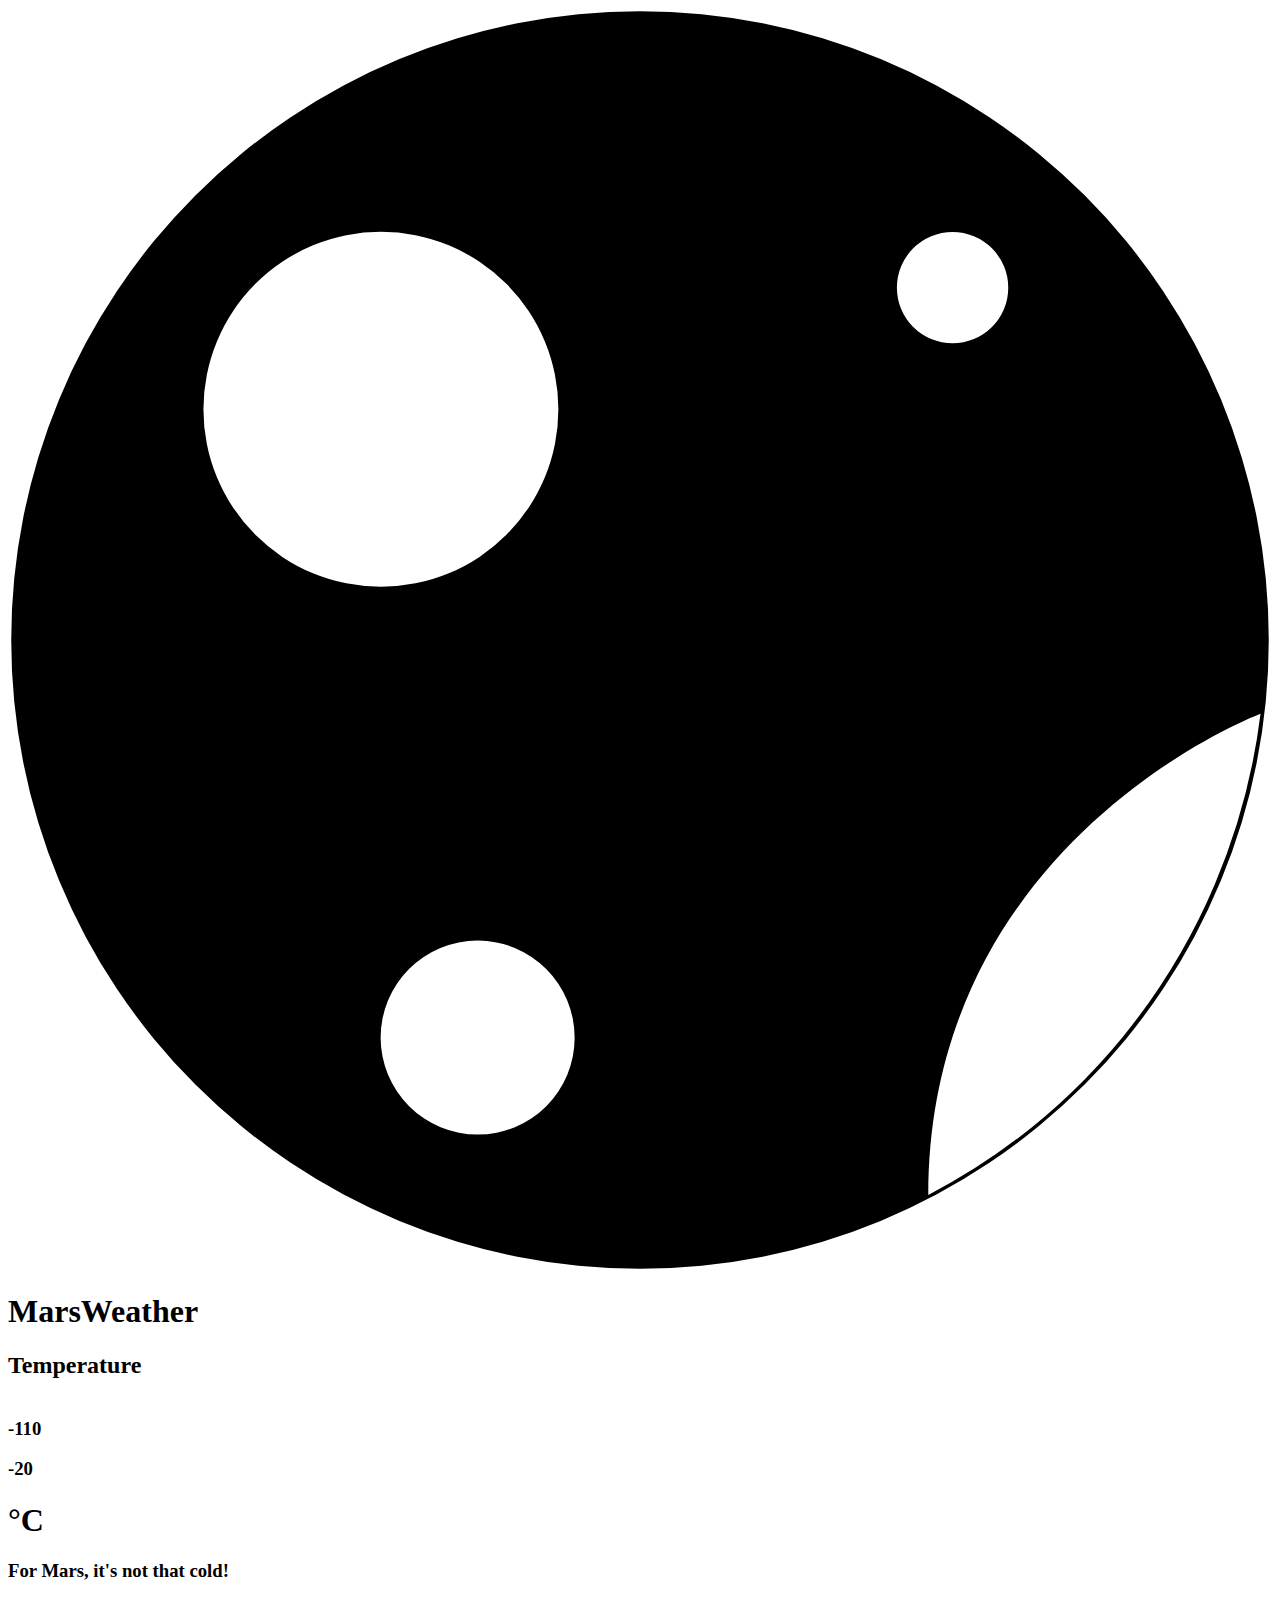
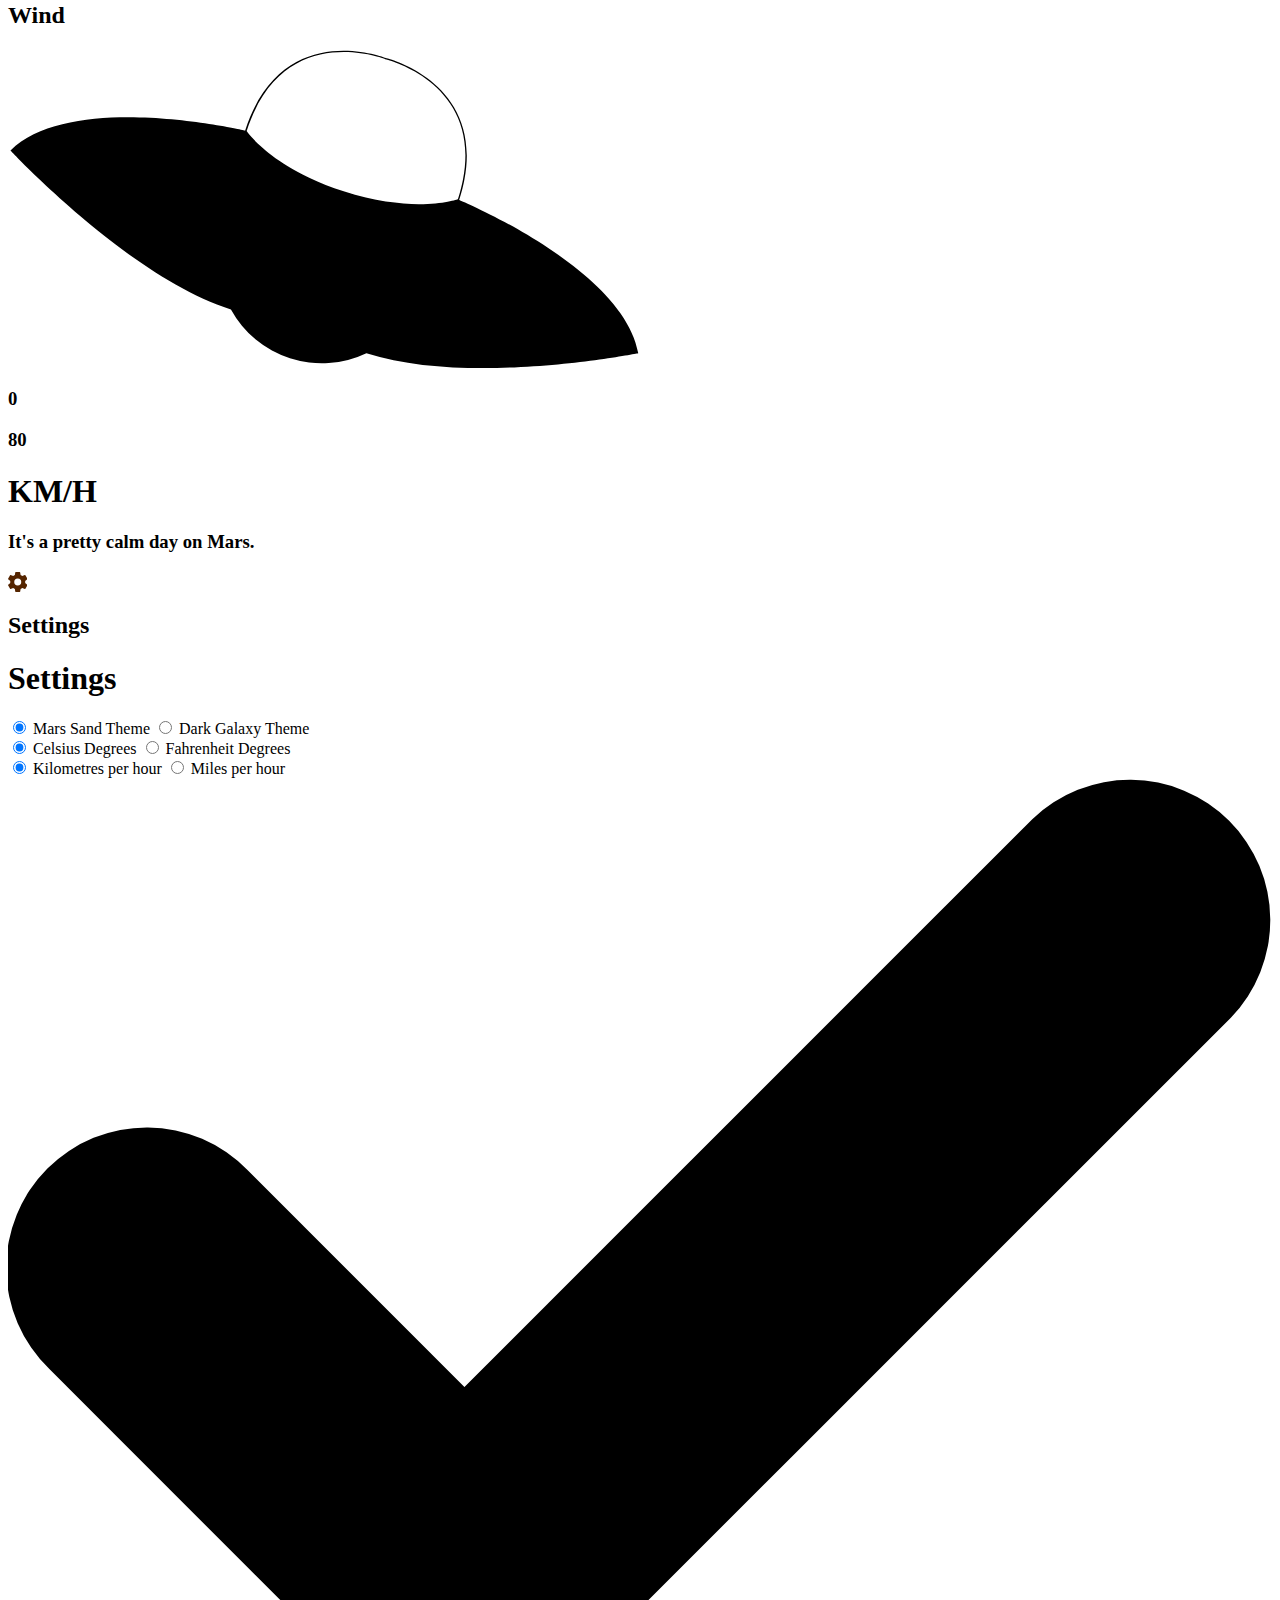
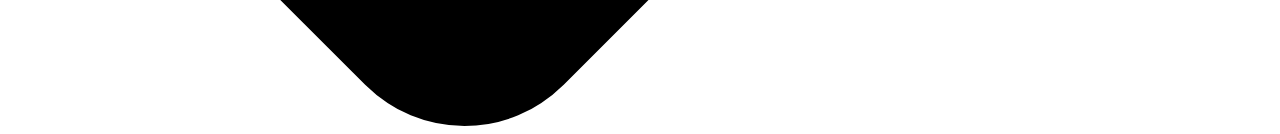
==== application.html @ c48a6dab "Update" ====
<html lang="en">

<head>
    <meta charset="UTF-8">
    <meta name="viewport" content="width=device-width, initial-scale=1.0">
    <meta http-equiv="X-UA-Compatible" content="ie=edge">
    <title>MarsWeather | Application</title>

    <link rel="apple-touch-icon" sizes="57x57" href="./favicon/apple-icon-57x57.png">
    <link rel="apple-touch-icon" sizes="60x60" href="./favicon/apple-icon-60x60.png">
    <link rel="apple-touch-icon" sizes="72x72" href="./favicon/apple-icon-72x72.png">
    <link rel="apple-touch-icon" sizes="76x76" href="./favicon/apple-icon-76x76.png">
    <link rel="apple-touch-icon" sizes="114x114" href="./favicon/apple-icon-114x114.png">
    <link rel="apple-touch-icon" sizes="120x120" href="./favicon/apple-icon-120x120.png">
    <link rel="apple-touch-icon" sizes="144x144" href="./favicon/apple-icon-144x144.png">
    <link rel="apple-touch-icon" sizes="152x152" href="./favicon/apple-icon-152x152.png">
    <link rel="apple-touch-icon" sizes="180x180" href="./favicon/apple-icon-180x180.png">
    <link rel="icon" type="image/png" sizes="192x192" href="./favicon/android-icon-192x192.png">
    <link rel="icon" type="image/png" sizes="32x32" href="./favicon/favicon-32x32.png">
    <link rel="icon" type="image/png" sizes="96x96" href="./favicon/favicon-96x96.png">
    <link rel="icon" type="image/png" sizes="16x16" href="./favicon/favicon-16x16.png">
    <meta name="msapplication-TileColor" content="#ffffff">
    <meta name="msapplication-TileImage" content="./favicon/ms-icon-144x144.png">
    <meta name="theme-color" content="#ffffff">

    <link rel="stylesheet" href="css/normalize.css">
    <link rel="stylesheet" href="css/screen.css">

    <script src="./script/app.js"></script>
</head>

<body class="light">
    <main class="c-application__box">
        <div class="c-application__top">
            <div class="c-logo__top">
                <svg class="c-logo__svg" data-name="marsweather_logo" xmlns="http://www.w3.org/2000/svg"
                    viewBox="0 0 97.86 97.86">
                    <path class="cls-1"
                        d="M93.22,45.87A48.68,48.68,0,1,0,141.9,94.55,48.67,48.67,0,0,0,93.22,45.87ZM59.42,76.69A13.74,13.74,0,1,1,73.16,90.43,13.74,13.74,0,0,1,59.42,76.69Zm21.24,56.15a7.51,7.51,0,1,1,7.5-7.51A7.5,7.5,0,0,1,80.66,132.84Zm32.45-65.57a4.31,4.31,0,1,1,4.31,4.31A4.31,4.31,0,0,1,113.11,67.27Zm2.43,70.25c0-27.57,25.72-37.26,25.72-37.26a49.12,49.12,0,0,1-10.65,25A48.59,48.59,0,0,1,115.54,137.52Z"
                        transform="translate(-44.29 -45.62)" />
                </svg>
                <h1 class="c-logo__text">MarsWeather</h1>
            </div>
            <!-- <div class="c-settings__button">
                <svg class="c-settings__svg" xmlns="http://www.w3.org/2000/svg" width="19.454" height="20"
                    viewBox="0 0 19.454 20">
                    <path class="c-settings__svg" id="Settings_Icon" data-name="Settings Icon"
                        d="M19.43,12.98A7.793,7.793,0,0,0,19.5,12a7.793,7.793,0,0,0-.07-.98l2.11-1.65a.5.5,0,0,0,.12-.64l-2-3.46a.5.5,0,0,0-.61-.22l-2.49,1a7.306,7.306,0,0,0-1.69-.98l-.38-2.65A.488.488,0,0,0,14,2H10a.488.488,0,0,0-.49.42L9.13,5.07a7.683,7.683,0,0,0-1.69.98l-2.49-1a.488.488,0,0,0-.61.22l-2,3.46a.493.493,0,0,0,.12.64l2.11,1.65A7.931,7.931,0,0,0,4.5,12a7.931,7.931,0,0,0,.07.98L2.46,14.63a.5.5,0,0,0-.12.64l2,3.46a.5.5,0,0,0,.61.22l2.49-1a7.306,7.306,0,0,0,1.69.98l.38,2.65A.488.488,0,0,0,10,22h4a.488.488,0,0,0,.49-.42l.38-2.65a7.683,7.683,0,0,0,1.69-.98l2.49,1a.488.488,0,0,0,.61-.22l2-3.46a.5.5,0,0,0-.12-.64ZM12,15.5A3.5,3.5,0,1,1,15.5,12,3.5,3.5,0,0,1,12,15.5Z"
                        transform="translate(-2.271 -2)" fill="#552500" />
                </svg>
            </div> -->
        </div>

        <div class="c-application__bot">
            <div class="c-temperature">
                <div class="c-temperature__part">
                    <h2 class="c-temperature__title c-weather__title">Temperature</h2>
                    <div class="c-progress">
                        <div id="tempProgress" class="c-progress-bar" style="width: 0%;">
                            <svg class="c-progress__temp-icon" xmlns="http://www.w3.org/2000/svg"
                                viewBox="0 0 60.46 100">
                                <path
                                    d="M115.79,116.11C115.79,65.5,100,50,100,50S84.21,65.5,84.21,116.11c0,0-14.44,1.84-14.44,33.89l6.77-3.59S80.86,122,100,122s23.46,24.42,23.46,24.42l6.77,3.59C130.23,118,115.79,116.11,115.79,116.11ZM100,93.36a7.61,7.61,0,1,1,7.6-7.61A7.61,7.61,0,0,1,100,93.36Z"
                                    transform="translate(-69.77 -50)" /></svg>
                        </div>
                    </div>
                    <div class="c-progress__range">
                        <h3 class="c-progress__count c-progressTemp__min">-110</h3>
                        <h3 class="c-progress__count c-progressTemp__max">-20</h3>
                    </div>
                    <h1 class="c-temperature__measurement c-weather__measurement">
                        <span class="c-temperature__value"> </span>
                        <span class="c-temperature__unit">°C</span>
                    </h1>
                    <h3 class="c-temperature__description c-weather__description">For Mars, it's not that cold!</h3>
                </div>
            </div>

            <div class="c-wind__part">
                <h2 class="c-wind__title c-weather__title">Wind</h2>
                <div class="c-progress">
                    <div id="windProgress" class="c-progress-bar" style="width: 50%;">
                        <svg class="c-progress__wind-icon" xmlns="http://www.w3.org/2000/svg" viewBox="0 0 96.04 48.74">
                            <defs>
                                <style>
                                    .cls-1 {
                                        stroke-miterlimit: 10;
                                        stroke-width: 0.5px;
                                    }
                                </style>
                            </defs>
                            <path class="cls-1"
                                d="M121.29,95.14c5.63-17.45-11-21.53-11-21.53s-15.91-6.42-21.53,11c0,0-26.26-6.15-35.65,3,0,0,17.72,19.08,33.5,24.17a15.71,15.71,0,0,0,20.59,6.64c15.79,5.09,41.31,0,41.31,0C146.2,105.48,121.29,95.14,121.29,95.14Zm-17.55-1.31C92.79,90.3,89,84.67,89,84.67c5.54-17.2,21.22-10.88,21.22-10.88s16.42,4,10.88,21.23C121.08,95,114.69,97.36,103.74,93.83Z"
                                transform="translate(-52.73 -72.2)" />
                        </svg>
                    </div>
                </div>
                <div class="c-progress__range">
                    <h3 class="c-progress__count c-progressWind__min">0</h3>
                    <h3 class="c-progress__count c-progressWind__max">80</h3>
                </div>
                <h1 class="c-wind__measurement c-weather__measurement">
                    <span class="c-wind__value"> </span>
                    <span class="c-wind__unit">KM/H</span>
                </h1>
                <h3 class="c-wind__description c-weather__description">It's a pretty calm day on Mars.</h3>
            </div>
        </div>

        <div class="c-settings__part">
            <div class="c-settings__button">
                <svg class="c-settings__svg" xmlns="http://www.w3.org/2000/svg" width="19.454" height="20"
                    viewBox="0 0 19.454 20">
                    <path class="c-settings__svg" id="Settings_Icon" data-name="Settings Icon"
                        d="M19.43,12.98A7.793,7.793,0,0,0,19.5,12a7.793,7.793,0,0,0-.07-.98l2.11-1.65a.5.5,0,0,0,.12-.64l-2-3.46a.5.5,0,0,0-.61-.22l-2.49,1a7.306,7.306,0,0,0-1.69-.98l-.38-2.65A.488.488,0,0,0,14,2H10a.488.488,0,0,0-.49.42L9.13,5.07a7.683,7.683,0,0,0-1.69.98l-2.49-1a.488.488,0,0,0-.61.22l-2,3.46a.493.493,0,0,0,.12.64l2.11,1.65A7.931,7.931,0,0,0,4.5,12a7.931,7.931,0,0,0,.07.98L2.46,14.63a.5.5,0,0,0-.12.64l2,3.46a.5.5,0,0,0,.61.22l2.49-1a7.306,7.306,0,0,0,1.69.98l.38,2.65A.488.488,0,0,0,10,22h4a.488.488,0,0,0,.49-.42l.38-2.65a7.683,7.683,0,0,0,1.69-.98l2.49,1a.488.488,0,0,0,.61-.22l2-3.46a.5.5,0,0,0-.12-.64ZM12,15.5A3.5,3.5,0,1,1,15.5,12,3.5,3.5,0,0,1,12,15.5Z"
                        transform="translate(-2.271 -2)" fill="#552500" />
                </svg>
                <h2 class="c-settings__text">Settings</h2>
            </div>
        </div>

    </main>

    <div class="c-settings c-settings__nodisplay">
        <div class="c-settings__box">
            <div class="c-settings__top">
                <h1 class="c-settings__title">Settings</h1>
                <div class="c-settings__options">
                    <input class="o-hide-accessible c-settings__input" type="radio" id="colormode1" name="colormode"
                        checked>
                    <label class="c-settings__radio" for="colormode1">Mars Sand Theme</label>

                    <input class="o-hide-accessible c-settings__input" type="radio" id="colormode2" name="colormode">
                    <label class="c-settings__radio" for="colormode2">Dark Galaxy Theme</label>
                </div>

                <div class="c-settings__options">
                    <input class="o-hide-accessible c-settings__input" type="radio" id="tempunit1" name="tempunit"
                        checked>
                    <label class="c-settings__radio" for="tempunit1">Celsius Degrees</label>

                    <input class="o-hide-accessible c-settings__input" type="radio" id="tempunit2" name="tempunit">
                    <label class="c-settings__radio" for="tempunit2">Fahrenheit Degrees</label>
                </div>

                <div class="c-settings__options">
                    <input class="o-hide-accessible c-settings__input" type="radio" id="windunit1" name="windunit"
                        checked>
                    <label class="c-settings__radio" for="windunit1">Kilometres per hour</label>

                    <input class="o-hide-accessible c-settings__input" type="radio" id="windunit2" name="windunit">
                    <label class="c-settings__radio" for="windunit2">Miles per hour</label>
                </div>
            </div>
            <div class="c-settings__save-button">
                <svg class="c-settings__save-check" xmlns="http://www.w3.org/2000/svg" viewBox="0 0 9 6.75">
                    <path
                        d="M4.75,9.5a1,1,0,0,1-.707-.293l-2.25-2.25A1,1,0,1,1,3.207,5.543L4.75,7.086,8.793,3.043a1,1,0,0,1,1.414,1.414l-4.75,4.75A1,1,0,0,1,4.75,9.5"
                        transform="translate(-1.5 -2.75)" />
                </svg>
            </div>
        </div>
    </div>
</body>

</html>
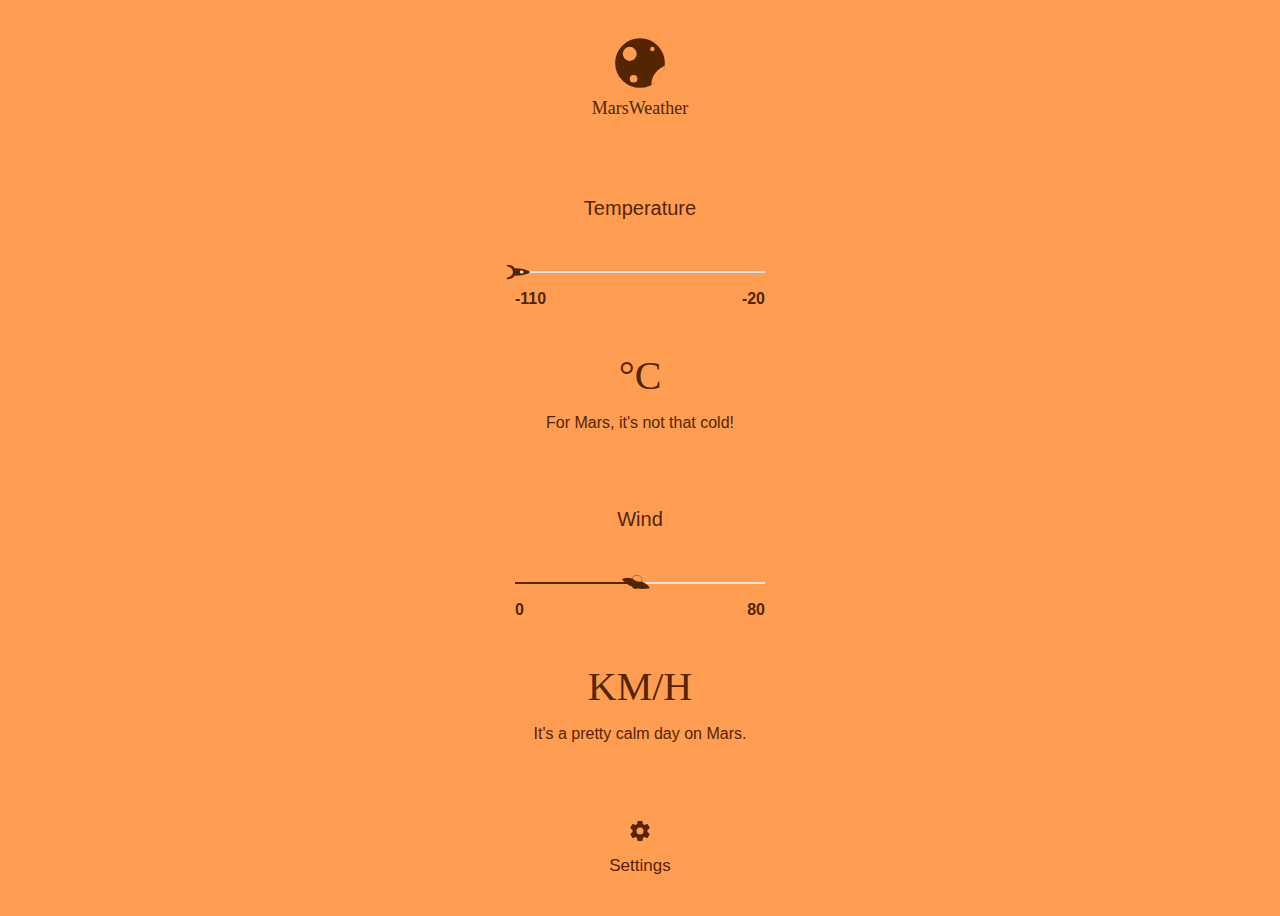
==== commit 88574e41: "Final push" ====
--- a/application.html
+++ b/application.html
@@ -41,14 +41,6 @@
                 </svg>
                 <h1 class="c-logo__text">MarsWeather</h1>
             </div>
-            <!-- <div class="c-settings__button">
-                <svg class="c-settings__svg" xmlns="http://www.w3.org/2000/svg" width="19.454" height="20"
-                    viewBox="0 0 19.454 20">
-                    <path class="c-settings__svg" id="Settings_Icon" data-name="Settings Icon"
-                        d="M19.43,12.98A7.793,7.793,0,0,0,19.5,12a7.793,7.793,0,0,0-.07-.98l2.11-1.65a.5.5,0,0,0,.12-.64l-2-3.46a.5.5,0,0,0-.61-.22l-2.49,1a7.306,7.306,0,0,0-1.69-.98l-.38-2.65A.488.488,0,0,0,14,2H10a.488.488,0,0,0-.49.42L9.13,5.07a7.683,7.683,0,0,0-1.69.98l-2.49-1a.488.488,0,0,0-.61.22l-2,3.46a.493.493,0,0,0,.12.64l2.11,1.65A7.931,7.931,0,0,0,4.5,12a7.931,7.931,0,0,0,.07.98L2.46,14.63a.5.5,0,0,0-.12.64l2,3.46a.5.5,0,0,0,.61.22l2.49-1a7.306,7.306,0,0,0,1.69.98l.38,2.65A.488.488,0,0,0,10,22h4a.488.488,0,0,0,.49-.42l.38-2.65a7.683,7.683,0,0,0,1.69-.98l2.49,1a.488.488,0,0,0,.61-.22l2-3.46a.5.5,0,0,0-.12-.64ZM12,15.5A3.5,3.5,0,1,1,15.5,12,3.5,3.5,0,0,1,12,15.5Z"
-                        transform="translate(-2.271 -2)" fill="#552500" />
-                </svg>
-            </div> -->
         </div>
 
         <div class="c-application__bot">
--- a/css/screen.css
+++ b/css/screen.css
@@ -0,0 +1,901 @@
+/*------------------------------------*\
+#FONTS
+\*------------------------------------*/
+
+@font-face{
+    font-family: 'QuickSand';
+    font-weight: 400;
+    font-display: swap;
+    src: url('../fonts/Quicksand-Regular.ttf');
+}
+
+/*------------------------------------*\
+#Variables
+\*------------------------------------*/
+
+:root {
+    /* colors */
+    --global-color-light-x:#FFFFFF;
+    --global-color-light:#EFEFEF;
+    --global-color-mid:#E1E1E1;
+    --global-color-dark:#707070;
+    --global-color-dark-x:#000000;
+
+    --global-color-lightmode-light:#FF9E53;
+    --global-color-lightmode-dark:#552500;
+    --global-color-darkmode-light:#FFEFE2;
+    --global-color-darkmode-dark:#030033;
+    /* opacity */
+
+    /* transitions */
+}
+
+.light{
+    --global-main-color-back: var(--global-color-lightmode-light);
+    --global-main-color-front: var(--global-color-lightmode-dark);
+    --global-main-color-progress: var(--global-color-mid);
+    --global-settings-color-back: var(--global-main-color-back);
+    --global-settings-color-front: var(--global-main-color-front);
+}
+
+.dark{
+    --global-main-color-back: var(--global-color-darkmode-dark);
+    --global-main-color-front: var(--global-color-darkmode-light);
+    --global-main-color-progress: var(--global-color-dark);
+    --global-settings-color-back: var(--global-main-color-front);
+    --global-settings-color-front: var(--global-main-color-back);
+}
+
+/*------------------------------------*\
+#GENERIC
+\*------------------------------------*/
+
+/*
+    Generic: Page
+    ---
+    Global page styles + universal box-sizing:
+*/
+
+html {
+    font-size: 16px;
+    line-height: 1.5;
+    font-family: Arial, helvetica, sans-serif;
+    box-sizing: border-box;
+    -webkit-font-smoothing: antialiased;
+    -moz-osx-font-smoothing: grayscale;
+    font-feature-settings: "zero" 1;
+}
+
+*,
+*:before,
+*:after {
+    box-sizing: inherit;
+}
+
+body{
+    background-color: var(--global-main-color-back);
+    color: var(--global-main-color-front);
+
+    transition: 0.75s ease-in;
+}
+
+/*
+* Remove text-shadow in selection highlight:
+* https://twitter.com/miketaylr/status/12228805301
+*
+* Customize the background color to match your design.
+*/
+
+::-moz-selection {
+    background: var(--global-color-lightmode-light);
+    color: white;
+    text-shadow: none;
+}
+
+::selection {
+    background: var(--global-color-lightmode-light);
+    color: white;
+    text-shadow: none;
+}
+
+/*------------------------------------*\
+#Elements
+\*------------------------------------*/
+
+/*
+Elements: Images
+---
+Default markup for images to make them responsive
+*/
+
+img {
+    max-width: 100%;
+    vertical-align: top;
+}
+
+/*
+    Elements: typography
+    ---
+    Default markup for typographic elements
+*/
+
+h1,
+h2,
+h3 {
+    font-weight: 700;
+}
+
+h1 {
+    font-size: 36px;
+    line-height: 48px;
+    margin: 0 0 24px;
+}
+
+h2 {
+    font-size: 32px;
+    line-height: 40px;
+    margin: 0 0 24px;
+}
+
+h3 {
+    font-size: 26px;
+    line-height: 32px;
+    margin: 0 0 24px;
+}
+
+h4,
+h5,
+h6 {
+    font-size: 16px;
+    font-weight: 600;
+    line-height: 24px;
+    margin: 0 0 24px;
+}
+
+p,
+ol,
+ul,
+dl,
+table,
+address,
+figure {
+    margin: 0 0 24px;
+}
+
+ul,
+ol {
+    padding-left: 24px;
+}
+
+li ul,
+li ol {
+    margin-bottom: 0;
+}
+
+blockquote {
+    font-style: normal;
+    font-size: 23px;
+    line-height: 32px;
+    margin: 0 0 24px;
+}
+
+blockquote * {
+    font-size: inherit;
+    line-height: inherit;
+}
+
+figcaption {
+    font-weight: 400;
+    font-size: 12px;
+    line-height: 16px;
+    margin-top: 8px;
+}
+
+hr {
+    border: 0;
+    height: 1px;
+    background: LightGrey;
+    margin: 0 0 24px;
+}
+
+a {
+    color: red;
+    outline-color: red;
+    outline-width: medium;
+    outline-offset: 2px;
+}
+
+a:visited,
+a:active {
+    color: red;
+}
+
+a:hover,
+a:focus {
+    color: red;
+}
+
+label,
+input {
+    display: block;
+}
+
+select {
+    width: 100%;
+}
+
+input::placeholder {
+    color: gray;
+}
+
+/*------------------------------------*\
+#OBJECTS
+\*------------------------------------*/
+
+/*
+    Object: Button reset
+    ---
+    Small button reset object
+*/
+
+.o-button-reset {
+    border: none;
+    margin: 0;
+    padding: 0;
+    width: auto;
+    overflow: visible;
+    background: transparent;
+
+    /* inherit font & color from ancestor */
+    color: inherit;
+    font: inherit;
+
+    /* Normalize `line-height`. Cannot be changed from `normal` in Firefox 4+. */
+    line-height: normal;
+
+    /* Corrects font smoothing for webkit */
+    -webkit-font-smoothing: inherit;
+    -moz-osx-font-smoothing: inherit;
+
+    /* Corrects inability to style clickable `input` types in iOS */
+    -webkit-appearance: none;
+}
+
+/*
+    Object: Hide accessible
+    ---
+    Accessibly hide any element
+*/
+
+.o-hide-accessible {
+    position: absolute;
+    width: 1px;
+    height: 1px;
+    padding: 0;
+    margin: -1px;
+    overflow: hidden;
+    clip: rect(0, 0, 0, 0);
+    border: 0;
+}
+
+/*------------------------------------*\
+#COMPONENTS
+\*------------------------------------*/
+
+/*
+    Component: Main landing page
+    ---
+    All components styling the main component on the landing page
+*/
+
+.c-landing{
+    display: grid;
+    grid-template-columns: auto;
+    grid-template-rows: 30% 70%;
+    height: 100vh;
+}
+
+@media (min-width: 1000px){
+    .c-landing{
+        display: grid;
+        grid-template-rows: 100%;
+        grid-template-columns: 43% 57%;
+        height: 100vh;
+    }
+}
+
+/*
+    Component: Whitebox
+    ---
+    All components styling the whitebox and the content in it.
+*/
+.c-whitebox{
+    grid-row: 2;
+}
+
+.c-whitebox__content{
+    min-height: 100%;
+
+    display: flex;
+    flex-direction: column;
+    justify-content: space-between;
+
+    padding: 80px 50px 50px 50px;
+
+    border-radius: 50px 50px 0px 0px;
+
+    background-color: var(--global-color-light-x);
+}
+
+.c-whitebox__title{
+    font-family: 'Quicksand';
+    font-weight: 400;
+    font-size: 24px;
+    line-height: 30px;
+    color: var(--global-color-dark);
+}
+
+.c-whitebox__description{
+    font-family: Arial;
+    font-weight: 300;
+    font-size: 16px;
+    line-height: 20px;
+    color: var(--global-color-dark);
+}
+
+.c-whitebox__small-description{
+    font-family: Arial;
+    font-weight: 400;
+    font-size: 14px;
+    line-height: 16px;
+    color: var(--global-color-dark);
+
+    margin-bottom: 14px;
+}
+
+.c-whitebox__email{
+    width: 100%;
+    height: 30px;
+
+    border: none;
+    border-radius: 15px;
+
+    background-color: var(--global-color-light);
+    color: var(--global-color-dark);
+
+    padding-left: 20px;
+    padding-right: 20px;
+    margin-bottom: 14px;
+
+    font-family: 'Quicksand';
+    font-weight: 400;
+    font-size: 16px;
+    line-height: 20px;
+}
+
+.c-whitebox__email:focus,
+.c-whitebox__email:hover{
+    box-shadow: 0 0 0 2px rgba(112, 112, 112, .3);
+    border: none;
+    outline: none;
+}
+
+.c-whitebox__updates-option{
+    display: flex;
+}
+
+.c-whitebox__continue-button{
+    height: 30px;
+    width: 150px;
+
+    border: none;
+    border-radius: 15px;
+
+    background-color: var(--global-color-lightmode-light);
+    color: var(--global-color-light-x);
+    box-shadow: 0 3px 6px 0 rgba(0,0,0,0.16);
+
+    font-family: 'Quicksand';
+    font-weight: 400;
+    font-size: 16px;
+    line-height: 20px;
+}
+
+.c-whitebox__continue-button:focus,
+.c-whitebox__continue-button:hover{
+    box-shadow: none;
+    outline: none;
+}
+
+.c-whitebox__checkbox-label{
+    display: flex;
+    align-items: center;
+
+    font-family: Arial;
+    font-size: 14px;
+    font-weight: 400;
+    line-height: 16px;
+    color: var(--global-color-dark);
+
+    margin-bottom: 40px;
+}
+
+.c-whitebox__checkbox-box{
+    border: 1px solid var(--global-color-dark);
+    border-radius: 2px;
+
+    width: 16px;
+    height: 16px;
+
+    display: flex;
+    justify-content: center;
+    align-items: center;
+
+    margin-right: 10px;
+}
+
+.c-whitebox__checkbox-icon{
+    width: 12px;
+    fill: var(--global-color-dark);
+    opacity: 0;
+}
+
+.c-whitebox__checkbox-input:focus + .c-whitebox__checkbox-label .c-whitebox__checkbox-box{
+    box-shadow: 0 0 0 3px rgba(112, 112, 112, .3);
+}
+
+.c-whitebox__checkbox-input:checked + .c-whitebox__checkbox-label .c-whitebox__checkbox-icon{
+    opacity: 1;
+}
+
+@media (min-width: 1000px){
+    .c-whitebox{
+        grid-row: 1;
+
+        display: flex;
+        justify-content: flex-end;
+        align-items: center;
+    }
+
+    .c-whitebox__content{
+        max-width: 450px;
+        min-height: 600px;
+
+        border-radius: 10px;
+    }
+}
+
+/*
+    Component: MarsWeather Logo
+    ---
+    All components styling the MarsWeather logo
+*/
+.c-logo{
+    grid-row: 1;
+
+    display: flex;
+    justify-content: center;
+    align-items: center;
+}
+
+.c-logo__content{
+    max-width: 150px;
+}
+
+.c-logo__top{
+    width: 100px;
+
+    display: flex;
+    justify-content: center;
+    flex-wrap: wrap;
+}
+
+.c-logo__svg{
+    height: 50px;
+    width: 50px;
+
+    fill: var(--global-main-color-front);
+
+    margin-bottom: 10px;
+}
+
+.c-logo__text{
+    font-family: 'Quicksand';
+    font-size: 18px;
+    font-weight: 400;
+    line-height: 20px;
+    color: var(--global-main-color-front);
+}
+
+@media (min-width: 1000px){
+    .c-logo{
+        grid-column: 2;
+
+        display: flex;
+        justify-content: center;
+        align-items: center;
+    }
+
+    .c-logo__content{
+        max-width: 393px;
+        max-height: 379px;
+    }
+}
+
+/*
+    Component: Application box
+    ---
+    All components styling the application box²
+*/
+.c-application__box{
+    max-width: 300px;
+    height: 100vh;
+
+    margin: auto;
+    display: flex;
+    flex-direction: column;
+    justify-content: space-between;
+
+    padding: 30px 0 30px 0;
+}
+
+.c-application__top{
+    display: flex;
+    flex-direction: column;
+    align-items: center;
+}
+
+.c-application__bot{
+    display: flex;
+    flex-direction: column;
+    align-items: center;
+}
+
+/*
+    Component: Settings part
+    ---
+    All components styling the settings part
+*/
+.c-settings__part{
+    display: flex;
+    justify-content: center;
+}
+
+.c-settings__button{
+    display: flex;
+    flex-flow: column wrap;
+
+    cursor: pointer;
+}
+
+.c-settings__svg{
+    width: 20px;
+    height: 20px;
+
+    margin: auto;
+    margin-bottom: 12px;
+
+    fill: var(--global-main-color-front);
+}
+
+.c-settings__text{
+    font-family: 'Arial';
+    font-weight: 400;
+    font-size: 17px;
+    line-height: 25px;
+    color: var(--global-main-color-front);
+    margin: 0;
+}
+/*
+    Component: Temperature part
+    ---
+    All components styling the temperature part
+*/
+.c-temperature{
+    display: flex;
+    flex-direction: column;
+    align-items: center;
+
+    margin-bottom: 50px;
+}
+
+/*
+    Component: Weather elements
+    ---
+    All components styling the weather elements
+*/
+.c-weather__title{
+    font-family: 'Arial';
+    font-weight: 400;
+    font-size: 20px;
+    line-height: 25px;
+    color: var(--global-main-color-front);
+
+    margin-bottom: 50px;
+
+    display: flex;
+    justify-content: center;
+}
+
+.c-weather__measurement{
+    font-family: 'Quicksand';
+    font-weight: 400;
+    font-size: 40px;
+    line-height: 50px;
+    color: var(--global-main-color-front);
+
+    margin: 12px;
+
+    display: flex;
+    justify-content: center;
+}
+
+.c-weather__description{
+    font-family: 'Arial';
+    font-weight: 400;
+    font-size: 16px;
+    line-height: 20px;
+    color: var(--global-main-color-front);
+
+    display: flex;
+    justify-content: center;
+}
+
+/*
+    Component: Progress Bar
+    ---
+    All components styling the progress bar
+*/
+.c-progress{
+    width: 250px;
+    overflow: visible;
+    background: var(--global-main-color-progress);
+
+    margin-bottom: 10px;
+}
+
+.c-progress-bar{
+    height: 2px;
+    position: relative;
+    animation: animate-positive 3s ease-out;
+
+    background-color: var(--global-main-color-front);
+}
+
+.c-progress__temp-icon{
+    height: 24px;
+
+    position: absolute;
+    margin-top: -11px;
+
+    margin-right: -10px;
+    right: 0;
+
+    fill: var(--global-main-color-front);
+
+    transform: rotate(90deg);
+}
+
+.c-progress__wind-icon{
+    height: 14px;
+
+    position: absolute;
+    margin-top: -7px;
+
+    margin-right: -10px;
+    right: 0;
+
+    stroke: var(--global-main-color-front);
+    fill: var(--global-main-color-front);
+}
+
+.c-progress__range{
+    display: flex;
+    justify-content: space-between;
+}
+
+.c-progress__count{
+    font-family: 'Arial';
+    font-size: 16px;
+    color: var(--global-main-color-front);
+}
+
+@-webkit-keyframes animate-positive {
+    0% { width: 0%; }
+}
+
+@keyframes animate-positive {
+    0% { width: 0%; }
+}
+
+/*
+    Component: Settings
+    ---
+    All components styling the settings
+*/
+.c-settings{
+    width: 100vw;
+    height: 100vh;
+
+    top: 0;
+
+    position: absolute;
+
+    background-color: rgba(0,0,0,0.40);
+}
+
+.c-settings__nodisplay{
+    display: none;
+}
+
+.c-settings__display{
+    display: flex;
+    justify-content: center;
+    align-items: center;
+}
+
+.c-settings__box{
+    width: 400px;
+    height: 400px;
+
+    display: flex;
+    flex-direction: column;
+    align-items: center;
+    justify-content: space-between;
+
+    border-radius: 10px;
+
+    background-color: var(--global-color-light-x);
+}
+
+.c-settings__title{
+    display: flex;
+    justify-content: center;
+
+    font-family: 'Quicksand';
+    font-weight: 400;
+    font-size: 20px;
+    line-height: 25px;
+    color: var(--global-settings-color-front);
+
+    margin-top: 30px;
+}
+
+.c-settings__options{
+    display: flex;
+
+    margin-bottom: 20px;
+}
+
+.c-settings__radio{
+    display: flex;
+    justify-content: center;
+
+    padding: 10px 0 10px 0;
+    width: 170px;
+
+    border-radius: 23px 0 0 23px;
+    border: 1px solid var(--global-settings-color-front);
+
+    color: var(--global-settings-color-front);
+
+    background-color: var(--global-color-light-x);
+}
+
+.c-settings__radio + .c-settings__input + .c-settings__radio{
+    border-radius: 0 23px 23px 0;
+}
+
+.c-settings__input:checked + .c-settings__radio{
+    color: var(--global-settings-color-back);
+    background-color: var(--global-settings-color-front);
+}
+
+/*
+    Save button styling
+*/
+.c-settings__save-button{
+    height: 40px;
+    width: 40px;
+
+    display: flex;
+    justify-content: center;
+    align-items: center;
+
+    margin-bottom: 30px;
+
+    border-radius: 50%;
+
+    background-color: var(--global-settings-color-front);
+}
+
+.c-settings__save-button:hover{
+    cursor: pointer;
+}
+
+.c-settings__save-check{
+    height: 12px;
+
+    fill: var(--global-settings-color-back);
+}
+
+/*------------------------------------*\
+#UTILITIES
+\*------------------------------------*/
+
+
+/*------------------------------------*\
+#STATES
+\*------------------------------------*/
+
+
+/*------------------------------------*\
+#MEDIA
+\*------------------------------------*/
+
+/*
+    Print styles.
+    ---
+    Inlined to avoid the additional HTTP request:
+    http://www.phpied.com/delay-loading-your-print-css/
+*/
+
+@media print {
+    *,
+    *:before,
+    *:after {
+        background: transparent !important;
+        color: #000 !important;
+        /* Black prints faster:
+        http://www.sanbeiji.com/archives/953 */
+        box-shadow: none !important;
+        text-shadow: none !important;
+    }
+    a,
+    a:visited {
+        text-decoration: underline;
+    }
+    a[href]:after {
+        content: " (" attr(href) ")";
+    }
+    abbr[title]:after {
+        content: " (" attr(title) ")";
+    }
+    /*
+    * Don't show links that are fragment identifiers,
+    * or use the `javascript:` pseudo protocol
+    */
+    a[href^="#"]:after,
+    a[href^="javascript:"]:after {
+        content: "";
+    }
+    pre {
+        white-space: pre-wrap !important;
+    }
+    pre,
+    blockquote {
+        border: 1px solid #999;
+        page-break-inside: avoid;
+    }
+    /*
+    * Printing Tables:
+    * http://css-discuss.incutio.com/wiki/Printing_Tables
+    */
+    thead {
+        display: table-header-group;
+    }
+    tr,
+    img {
+        page-break-inside: avoid;
+    }
+    p,
+    h2,
+    h3 {
+        orphans: 3;
+        widows: 3;
+    }
+    h2,
+    h3 {
+        page-break-after: avoid;
+    }
+}
